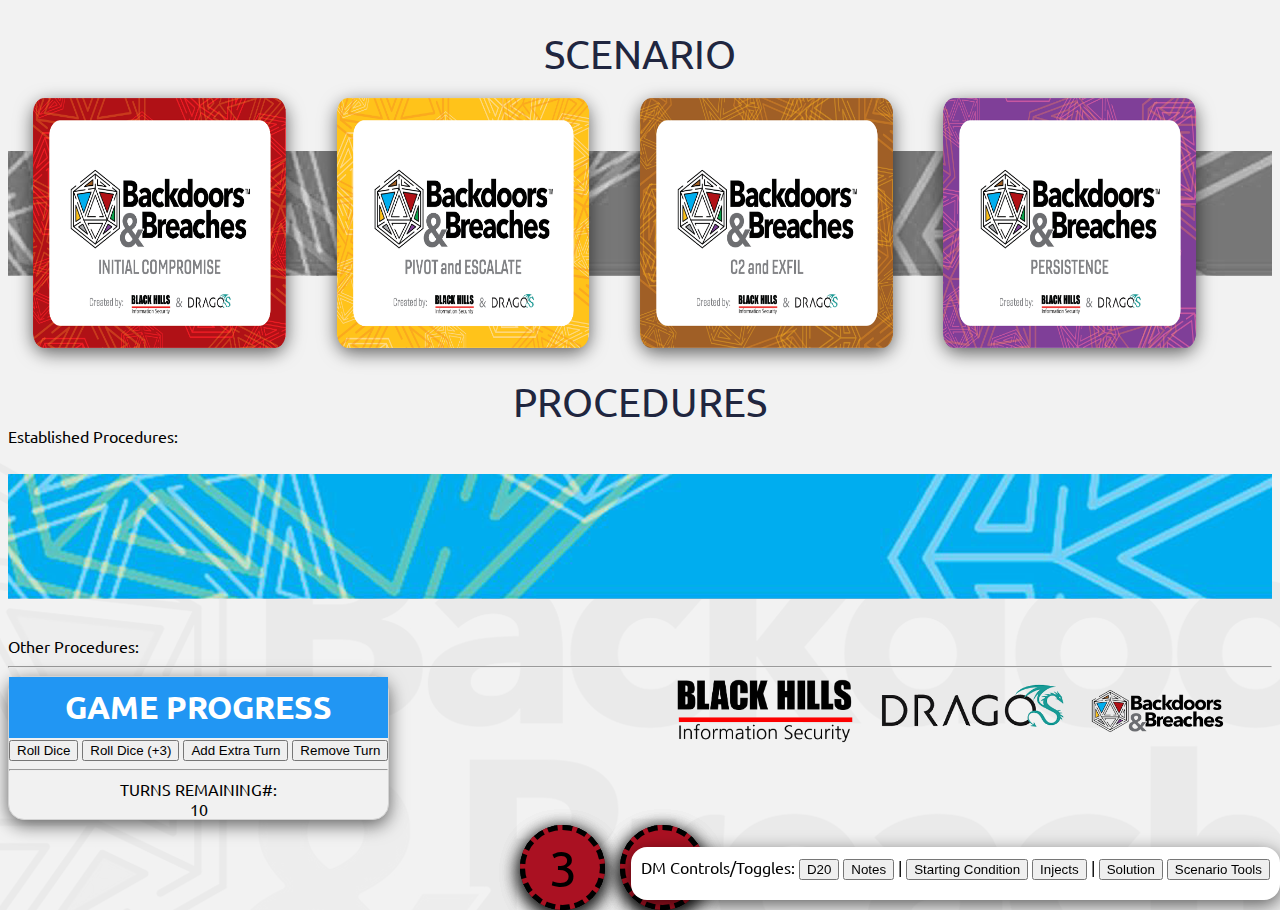
==== App/index.html @ 084b662e "Clean up the code and combine the apps into 1, updated the json file to include assets for bnb v2.1 " ====
<html>

<head>
    <title>B&B</title>
    <link rel="stylesheet" href="https://fonts.googleapis.com/css2?family=Architects+Daughter&family=Ubuntu:wght@300&display=swap" />
    <link rel="stylesheet" href="css/lightbox.css" />
    <link rel="stylesheet" href="css/styles.css" />
    <link rel="stylesheet" href="css/builder-styles.css" />
</head>

<body>
    <div id="solution">
        DM Controls/Toggles:
        <button onclick="diceboxtoggle()"> D20</button>
        <button onclick="notestoggle()"> Notes</button> |
        <button onclick="initinjectstoggle() ">Starting Condition</button>
        <button onclick="injectstoggle()"> Injects</button>
        <button onclick="consultantstoggle()" id="butconsultants"> Consultants</button> |


        <button onclick="solutiontoggle()"> Solution</button>
        <button onclick="scenariotoggle()">Scenario Tools</button>
        <div id="dm_solution" style="display:none;">
            <div class="solution" id="dma">
                <div class="warn">No Initial Compromise</div>
            </div>
            <div class="solution" id="dmb">
                <div class="warn">No Pivot & Escalate</div>
            </div>
            <div class="solution" id="dmc">
                <div class="warn">No C2 & Exfil</div>
            </div>
            <div class="solution" id="dmd">
                <div class="warn">No Persistence</div>
            </div>
        </div>
        <div id="dm_scenario" style="display:none;">
            Scenario Tools:
            <button onClick="rando()">Random</button>
            <button onClick="customtoggle()">Custom</button> |
            <button onclick="flipBack()"> Flip Scenario</button>
            <button onClick='window.location.reload(true)'>Refresh Page</button>
        </div>
    </div>

    <div id="builder">
        Scenario Builder
        <button onclick="boxtoggle('ic');buildscenemenu('ic');">Initial Compromise</button>
        <button onclick="boxtoggle('pv');buildscenemenu('pv');">Pivot</button>
        <button onclick="boxtoggle('c2');buildscenemenu('c2');">C2</button>
        <button onclick="boxtoggle('ps');buildscenemenu('ps');">Persist</button> |
        <button onclick="boxtoggle('proc');buildprocmenu();">Procedures</button>
        <button onclick="boxtoggle('start');buildinjmenu();">Starting Cond</button> |
        <button onClick="customtoggle()">Close</button>
        <div id="ic">Inital Compromise</div>
        <div id="pv">Pivot</div>
        <div id="c2">C2 & Exfil</div>
        <div id="ps">Persist</div>
        <div id="proc">Procedures</div>
        <div id="start">Starting Condition</div>
    </div>

    <!-- SCENARIO CARDS -->
    <header>
        <h1 tabindex="0" class="title">SCENARIO</h1>
    </header>
    <section class="cards">
        <div class="cards__single">
            <div class="cards__front">
                <img src="img/CARD_BACK_2.0_DRAGOS_RED.png">
            </div>
            <div class="cards__back">
                <div class='init' id="a">
                </div>
            </div>
        </div>

        <div class="cards__single">
            <div class="cards__front">
                <img src="img/CARD_BACK_2.0_DRAGOS_YELLOW.png">
            </div>
            <div class="cards__back">
                <div class='init' id="b">
                </div>
            </div>
        </div>

        <div class="cards__single">
            <div class="cards__front">
                <img src="img/CARD_BACK_2.0_DRAGOS_BROWN.png">
            </div>
            <div class="cards__back">
                <div class='init' id="c">
                </div>
            </div>
        </div>

        <div class="cards__single">
            <div class="cards__front">
                <img src="img/CARD_BACK_2.0_DRAGOS_PURPLE.png">
            </div>
            <div class="cards__back">
                <div class='init' id="d">
                </div>
            </div>
        </div>
        <br>
    </section>

    <!-- PROCEDURE CARDS -->
    <header>
        <h1 tabindex="0" class="title">PROCEDURES</h1>
    </header>

    Established Procedures:
    <div class="establishedprocs" id="output"></div>
    <div style="clear:both; margin-bottom:10px;"></div>
    Other Procedures:
    <div class="otherprocs" id="remainder"></div>
    <div style="clear:both; margin-bottom:10px;"></div>

    <!--INJECT BOX-->
    <div id="injectdiv">
        <div id="injectdivheader">
            <header>
                <h1 tabindex="0" class="title">INJECTS</h1>
            </header>
        </div>
        <div id="something"></div>
        <input type="button" onclick="update_ins()" value="DRAW INJECT" />
        <input type="button" onclick="rem_ins()" value="CLEAR" />
        <div>
            <div id="e">
                <img style="width:200px;" src="img/CARD_BACK_2.0_DRAGOS_GREY.png">
            </div>
        </div>
    </div>

    <!--Consultant BOX-->
    <div id="consultantdiv">
        <div id="consultantdivheader">
            <header>
                <h1 tabindex="0" class="title">CONSULTANTS</h1>
            </header>
        </div>
        <div id="something"></div>
        <input type="button" onclick="update_con()" value="DRAW CONSULTANT" />
        <input type="button" onclick="rem_con()" value="CLEAR" />
        <div>
            <div id="f">
                <img style="width:200px;" src="img/CARD_BACK_2.0_DRAGOS_GREEN.png">
            </div>
        </div>
    </div>

    <!-- INIT INJECT -->
    <div id="initinject">
        <div id="initinjectheader">
            <header>
                <h2 tabindex="0">Starting Condition</h2>
            </header>
        </div>
        <div class="initinject" id="injectbox">
            <button onClick="rando()">Random Scenario</button> <button onClick="customtoggle()">Custom Scenario</button>
        </div>
    </div>

    <hr>

    <!-- Game Progress -->
    <div id="mydiv">
        <div id="mydivheader">
            <header>
                <h1 tabindex="0">GAME PROGRESS</h1>
            </header>
        </div>
        <span id="button"><input type="button" onclick="roll_dice(0)" value="Roll Dice"/></span>
        <span id="button2"><input type="button" onclick="roll_dice(3)" value="Roll Dice (+3)"/></span>
        <span id="button3"><button onClick='addturn()'>Add Extra Turn</button></span>
        <span id="button4"><button onClick='removeturn()'>Remove Turn</button></span>
        <div class="dice" id="dice_box">
            <div id="dice">

            </div>
            <div id="message"></div>
            <div id="fails"></div>
        </div>
        <hr>
        <div class="turn">TURNS REMAINING#:
            <div id="turn">10</div>
            <div id="turn_message"></div>
        </div>

        <div id="endgame"></div>
    </div>

    <!-- Game Progress -->
    <div id="dicebox">
        <div id="diceboxheader">
            <header>
                <h1 tabindex="0">DiceBox</h1>
            </header>
        </div>
        <span id="button"><input type="button" onclick="roll_d20(0)" value="Roll D20"/></span>
        <span id="button3"></span>
        <div class="dice" id="dice_box">
            <div id="d20">
            </div>
        </div>
    </div>

    <!-- GM Notes -->
    <div id="gmnotes">
        <div id="gmnotesheader">
            <header>
                <h1 tabindex="0">NOTES</h1>
            </header>
        </div>
        <hr>
        <textarea id="notes" rows="2" cols="13">((Type Here))
  </textarea>
        <div id="endgame"></div>
    </div>


    <!-- COUNTERS -->
    <div id="counter1" class="counter">1</div>
    <div id="counter2" class="counter">2</div>
    <div id="counter3" class="counter">3</div>

    <!-- HOLD COUNTER -->
    <div id="hold1" class="xcounter">x</div>
    <div id="hold2" class="xcounter">x</div>
    <div id="hold3" class="xcounter">x</div>

    <!-- ATTRIBUTION -->
    <div id="copyright">
        <a href="https://www.blackhillsinfosec.com/projects/backdoorsandbreaches">
            <div id="bb"></div>
        </a>
        <a href="https://www.dragos.com/">
            <div id="dragos"></div>
        </a>
        <a href="https://www.blackhillsinfosec.com/">
            <div id="bh"></div>
        </a>
    </div>

    <script type="text/javascript" src="js/jquery-3.5.1.js"></script>
    <script type="text/javascript" src="js/lightbox.js"></script>
    <!-- FLIP SCRIPT-->
    <script type="text/javascript" src="js/flip-script.js"></script>
    <!-- CARD SCRIPT-->
    <script type="text/javascript" src="js/card-script.js"></script>
    <!-- DICE SCRIPT-->
    <script type="text/javascript" src="js/dice-script.js"></script>
    <script type="text/javascript" src="js/ui-script.js"></script>
    <script type="text/javascript" src="js/ui-builder.js"></script>
</body>

</html>
---- App/css/styles.css ----
body {
    background: #eceee5;
    font-family: 'Architects Daughter', cursive;
    font-family: 'Ubuntu', sans-serif;
    background-image: url(../img/page-back.png);
    background-position: top center;
    background-repeat: no-repeat;
    background-attachment: fixed;
    background-size: auto;
}

h1 {
    margin: 30px 0 0 0;
}

#solution {
    z-index: 99;
    position: fixed;
    bottom: 0;
    right: 0;
    background-color: #FFFFFF;
    border-radius: 16px;
    box-shadow: 0 5px 18px rgba(0, 0, 0, 0.6);
    padding: 10px;
}

#solution button {
    margin: 0 0 10px 0;
}

#viewrec {
    z-index: 99;
    position: absolute;
    top: 0;
    left: 0;
    background-color: #FFFFFF;
    border-radius: 16px;
    box-shadow: 0 5px 18px rgba(0, 0, 0, 0.6);
    padding: 10px;
}

#dm_solution img {
    max-width: 250px;
}

.solution {
    max-width: 250px;
    float: left;
}

.title {
    color: #20263f;
    font-weight: 400;
    font-size: 40px;
    display: block;
    text-align: center;
}


/*CARD STYLES*/

.cards {
    display: flex;
    flex-direction: column;
    position: relative;
    perspective: 1000px;
    justify-content: center;
    align-content: center;
    align-items: center;
}

.cards {
    background-image: url(../img/bb-bw-back-img.png);
    background-repeat: no-repeat;
    background-position: center;
}

.cards__single {
    display: flex;
    flex-direction: column;
    margin-top: 20px;
    width: 80%;
    border-radius: 16px;
    box-shadow: 0 5px 18px rgba(0, 0, 0, 0.6);
    cursor: pointer;
    text-align: center;
    -webkit-transition: transform 0.6s;
    transform-style: preserve-3d;
    transition: 0.5s;
    -webkit-transition: 0.5s;
    position: relative;
    transition: transform 0.6s;
    -webkit-transition: transform 0.6s;
    ;
}

.cards__image {
    text-align: center;
    width: 100%;
    border-radius: 16px;
}

.cards__single.flip {
    transform: rotateY(180deg);
    -webkit-transform: rotateY(180deg);
}

.cards__artist,
.cards__album {
    color: #20263f;
}

.cards__front img {
    margin: 0;
    height: 250px;
}

.cards__album {
    font-style: italic;
}

h2 {
    margin: 0;
    text-align: center;
}

li {
    line-height: 21px;
}

.cards__front,
.cards__back {
    -webkit-backface-visibility: hidden;
    backface-visibility: hidden;
    display: flex;
    flex-direction: column;
}

.cards__front {
    height: 100%;
    transform: rotateX(0deg);
    -webkit-transform: rotateX(0deg);
}

.cards__back {
    transform: rotateY(180deg);
    -webkit-transform: rotateY(180deg);
    position: absolute;
    text-align: center;
    right: 0;
    left: 0;
    /*top: 10px;*/
    color: #20263f;
    background-color: #FFF;
    border-radius: 16px;
}

@media (min-width: 768px) {
    .cards {
        display: flex;
        flex-direction: row;
        justify-content: space-around;
        align-content: center;
        position: relative;
        perspective: 1000px;
        align-items: stretch;
    }
    .cards__single {
        width: 20%;
        max-width: 380px;
    }
}


/*CONTROL BOXES*/

#mydiv,
#injectdiv,
#dicebox,
#consultantdiv,
#initinject {
    position: absolute;
    z-index: 9;
    background-color: #f1f1f1;
    border: 1px solid #d3d3d3;
    text-align: center;
    border-radius: 16px;
    box-shadow: 0 5px 18px rgba(0, 0, 0, 0.6);
}

#injectdiv {
    left: 400px;
    top: 800px;
    display: none;
    min-width: 285px;
}

#consultantdiv {
    left: 600px;
    top: 800px;
    display: none;
}

#gmnotes {
    left: 620px;
    top: 800px;
    position: absolute;
    z-index: 9;
    background-color: #ffe6a8;
    border: 1px solid #d3d3d3;
    text-align: center;
    box-shadow: 0 5px 18px rgba(0, 0, 0, 0.6);
    display: none;
}

#dicebox {
    right: 20px;
    display: none;
    width: 150px;
}

#initinject {
    /*right:50%;*/
    right: 60px;
    /*margin-left:200px;*/
    top: 50%;
    display: none;
    width: 400px;
}

#injectdiv h1 {
    margin: 0px;
}

#consultantdiv h1 {
    margin: 0px;
}

#mydiv h1 {
    margin: 0px;
}

#gmnotes h1 {
    margin: 0px;
}

#dicebox h1 {
    margin: 0px;
}

#initinject h1 {
    margin: 0px;
}

#mydivheader {
    padding: 10px;
    cursor: move;
    z-index: 10;
    background-color: #2196F3;
    color: #fff;
}

#diceboxheader {
    padding: 10px;
    cursor: move;
    z-index: 10;
    background-color: #2196F3;
    color: #fff;
}

#initinjectheader {
    padding: 10px;
    cursor: move;
    z-index: 10;
    background-color: #FF0000;
    color: #fff;
}

#injectdivheader {
    padding: 10px;
    cursor: move;
    z-index: 10;
    background-color: #EEEEEE;
    color: #fff;
}

#consultantdivheader {
    padding: 10px;
    cursor: move;
    z-index: 10;
    background-color: #EEEEEE;
    color: #fff;
}

#gmnotesheader {
    padding: 10px;
    cursor: move;
    z-index: 10;
    background-color: #634e18;
    color: #fff;
}

#gmnotes textarea {
    font-size: 30px;
    background-color: #ffe6a8;
}

.establishedprocs {
    /*background-color: #FFEE00;*/
    background-image: url(../img/bb-proc-back-img.png);
    background-repeat: no-repeat;
    background-position: center;
    padding: 10px;
    height: 160px;
}

.big_num {
    font-size: 50px;
}

.success {
    background-color: #00FF00;
    padding: 5px 0 5px 0;
    margin-bottom: 5px;
}

.fail {
    background-color: #FF0000;
    padding: 5px 0 5px 0;
    margin-bottom: 5px;
}

.inject,
.consultant {
    padding: 5px 0 5px 0;
    margin-bottom: 5px;
}

.inject img,
.consultant img {
    height: 300px;
}

.proc {
    float: left;
    height: 150px;
    /* height of container */
    overflow: hidden;
    border-radius: 16px;
    box-shadow: 0 5px 18px rgba(0, 0, 0, 0.6);
    margin: 0px 5px 0px 5px;
    background-color: #FFF;
}

.procimg {
    width: 300px;
}

.otherprocs .procimg {
    width: 220px;
}

.otherprocs .proc {
    height: 125px;
}

#dice,
#d20 {
    background-image: url(../img/d20-back.png);
    background-size: contain;
    background-repeat: no-repeat;
}

.init {
    height: 250px;
    overflow: hidden;
}

.initinject {
    height: 400px;
    overflow: hidden;
}

#injectbox .inject img {
    height: 400px;
}

#consultantbox .consultant img {
    height: 400px;
}

.scenimg {
    width: 100%;
}

.full {
    width: 100%;
    height: 100%;
}

#bb {
    float: right;
    width: 200px;
    background-size: contain;
    background-image: url(../img/bb-logo-transparent.png);
    background-repeat: no-repeat;
    float: right;
    height: 70px;
}

#bh {
    width: 200px;
    background-size: contain;
    background-image: url(../img/blackhills-logo.png);
    background-repeat: no-repeat;
    float: right;
    height: 70px;
}

#dragos {
    width: 200px;
    background-size: contain;
    background-image: url(../img/dragos-logo.png);
    background-repeat: no-repeat;
    float: right;
    height: 70px;
}

#counter1,
#counter2,
#counter3 {
    width: 75px;
    height: 75px;
    position: absolute;
    z-index: 6;
    /*background-image: url(../img/clock.png);*/
    background-color: #AA1122;
    background-repeat: no-repeat;
    border: 5px dashed #000;
    -moz-border-radius: 60px;
    -webkit-border-radius: 60px;
    border-radius: 60px;
    top: 825px;
    left: 520px;
    box-shadow: 0 5px 18px rgba(0, 0, 0, 0.6);
}

#hold1,
#hold2,
#hold3 {
    width: 75px;
    height: 75px;
    position: absolute;
    z-index: 6;
    /*background-image: url(../img/clock.png);*/
    background-color: #AA1122;
    background-repeat: no-repeat;
    border: 5px dashed #000;
    -moz-border-radius: 60px;
    -webkit-border-radius: 60px;
    border-radius: 60px;
    top: 825px;
    left: 620px;
    box-shadow: 0 5px 18px rgba(0, 0, 0, 0.6);
}

.counter {
    text-align: center;
    font-size: 50px;
    vertical-align: middle;
    line-height: 75px;
}

.xcounter {
    text-align: center;
    font-size: 50px;
    vertical-align: middle;
    line-height: 60px;
}

.lb-nav,
.lb-details {
    display: none;
}

.warn {
    padding: 10px;
    margin: 10px;
    background-color: #FF3333;
}
---- App/css/builder-styles.css ----
#builder {
    z-index: 99;
    position: fixed;
    bottom: 0;
    left: 0;
    background-color: #ffc400;
    border-radius: 16px;
    box-shadow: 0 5px 18px rgba(0, 0, 0, 0.6);
    padding: 10px;
    display: none;
}

#ic,
#pv,
#c2,
#ps,
#proc,
#start {
    display: none;
    min-height: 100px;
    background-color: #ffc400;
    width: 1275px;
}

#proc img {
    max-width: 200px;
    float: left;
    max-height: 275px;
}

#ic img,
#ps img,
#pv img,
#c2 img {
    max-width: 200px;
    float: left;
    max-height: 275px;
}

#start img {
    max-width: 200px;
    float: left;
    max-height: 275px;
}

div[id^='inj_'] {
    width: 200px;
    float: left;
    max-height: 275px;
}

div[id^='con_'] {
    width: 200px;
    float: left;
    max-height: 275px;
}

div[id^='ic_'] {
    width: 200px;
    float: left;
    height: 275px;
}

div[id^='ps_'] {
    width: 200px;
    float: left;
    height: 275px;
}

div[id^='pv_'] {
    width: 200px;
    float: left;
    height: 275px;
}

div[id^='c2_'] {
    width: 200px;
    float: left;
    height: 275px;
}

#c2 div:hover,
#ic div:hover,
#ps div:hover,
#pv div:hover {
    background-color: #00FF00;
    border-radius: 15px;
}
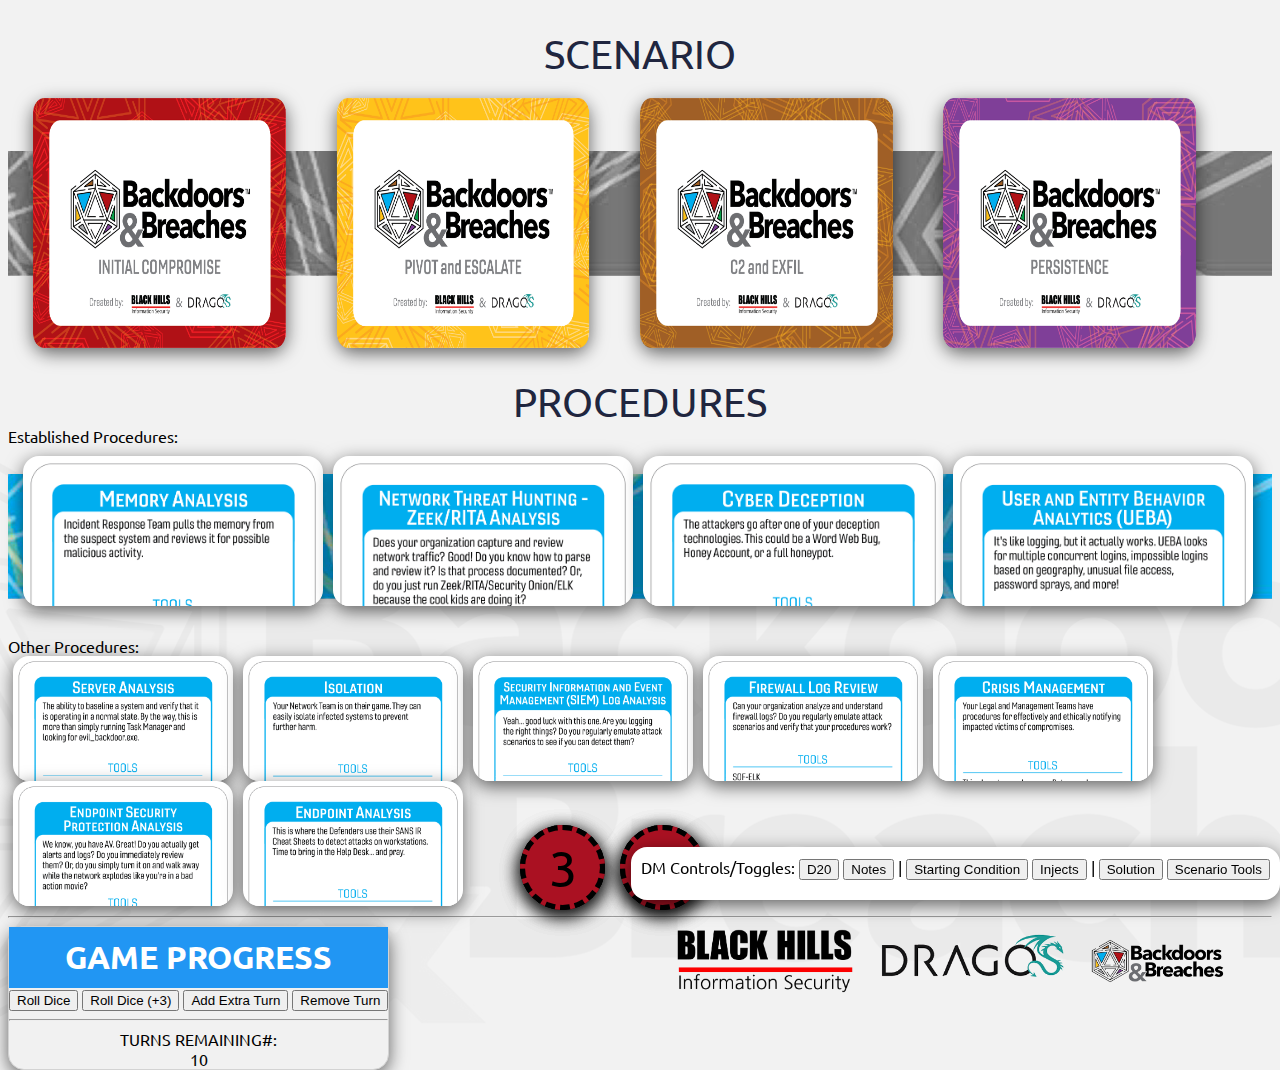
==== commit fd234840: "Cleanup the code" ====
--- a/App/index.html
+++ b/App/index.html
@@ -39,7 +39,8 @@
             <button onClick="rando()">Random</button>
             <button onClick="customtoggle()">Custom</button> |
             <button onclick="flipBack()"> Flip Scenario</button>
-            <button onClick='window.location.reload(true)'>Refresh Page</button>
+            <button onClick='window.location.reload(true)'>Refresh Page</button> |
+            <span>Est. Procedures: </span><input type="number" id="estproc" name="estproc" min="1" max="6" value="4">
         </div>
     </div>
 
@@ -254,8 +255,8 @@
     <script type="text/javascript" src="js/card-script.js"></script>
     <!-- DICE SCRIPT-->
     <script type="text/javascript" src="js/dice-script.js"></script>
+    <script type="text/javascript" src="js/ui-builder.js"></script>
     <script type="text/javascript" src="js/ui-script.js"></script>
-    <script type="text/javascript" src="js/ui-builder.js"></script>
 </body>
 
 </html>--- a/App/css/styles.css
+++ b/App/css/styles.css
@@ -487,4 +487,8 @@
     padding: 10px;
     margin: 10px;
     background-color: #FF3333;
+}
+
+#estproc {
+    width: 40px;
 }--- a/App/css/builder-styles.css
+++ b/App/css/builder-styles.css
@@ -85,4 +85,10 @@
 #pv div:hover {
     background-color: #00FF00;
     border-radius: 15px;
+}
+
+.selected,
+.selected:hover {
+    background-color: #2196F3 !important;
+    border-radius: 15px;
 }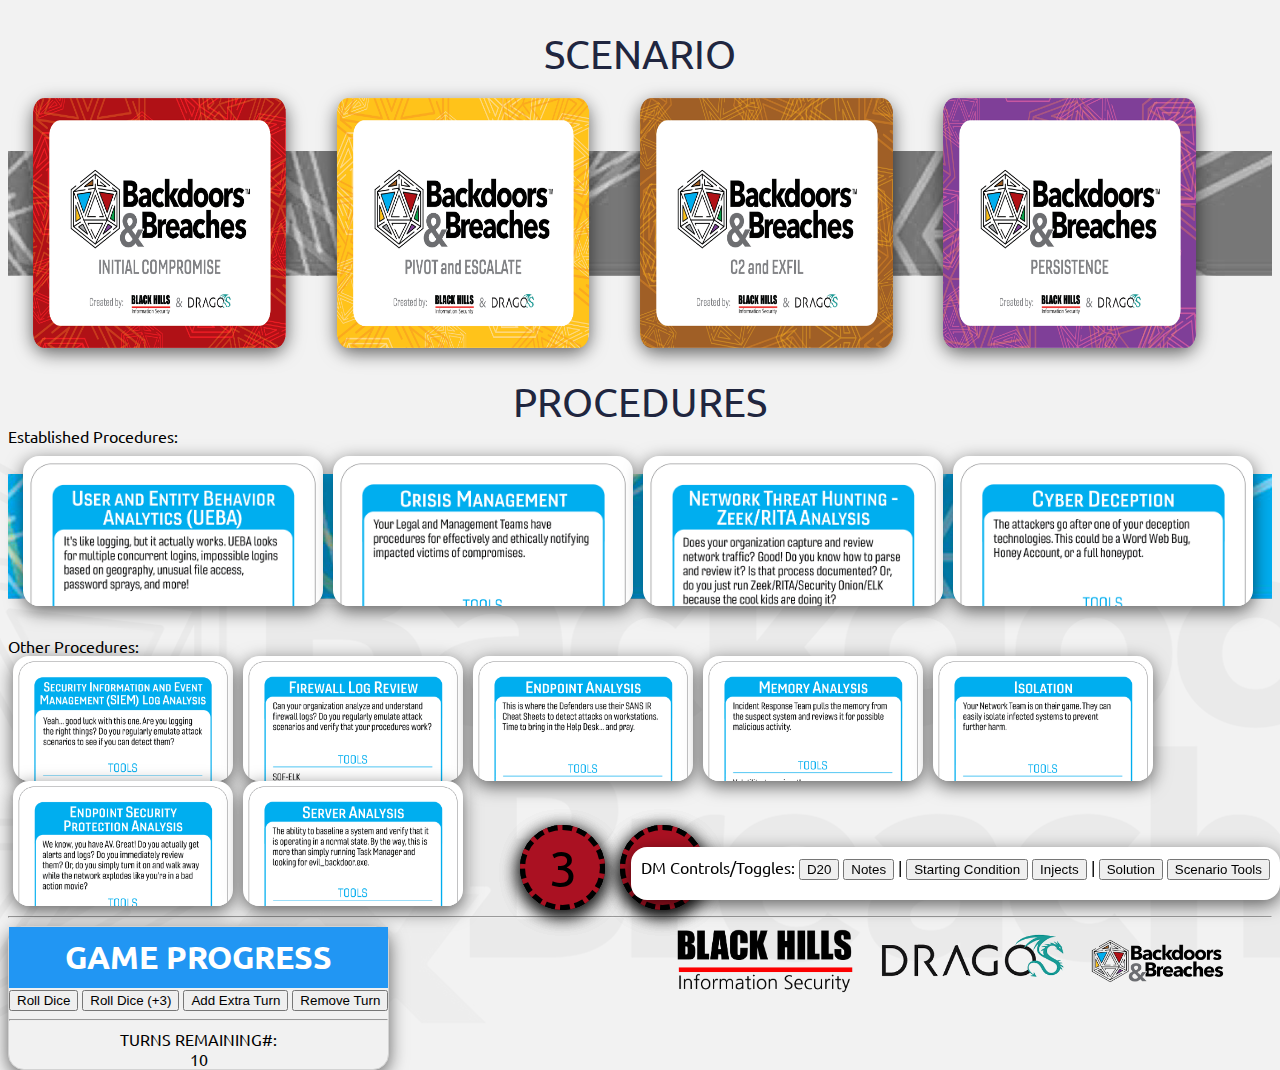
==== commit 86f42322: "Fix proc and cleanup code" ====
--- a/App/index.html
+++ b/App/index.html
@@ -1,4 +1,4 @@
-<html>
+<!DOCTYPE html>
 
 <head>
     <title>B&B</title>
--- a/App/css/builder-styles.css
+++ b/App/css/builder-styles.css
@@ -79,10 +79,17 @@
     height: 275px;
 }
 
+div[id^='proc_'] {
+    width: 200px;
+    float: left;
+    height: 275px;
+}
+
 #c2 div:hover,
 #ic div:hover,
 #ps div:hover,
-#pv div:hover {
+#pv div:hover,
+#proc div:hover {
     background-color: #00FF00;
     border-radius: 15px;
 }
